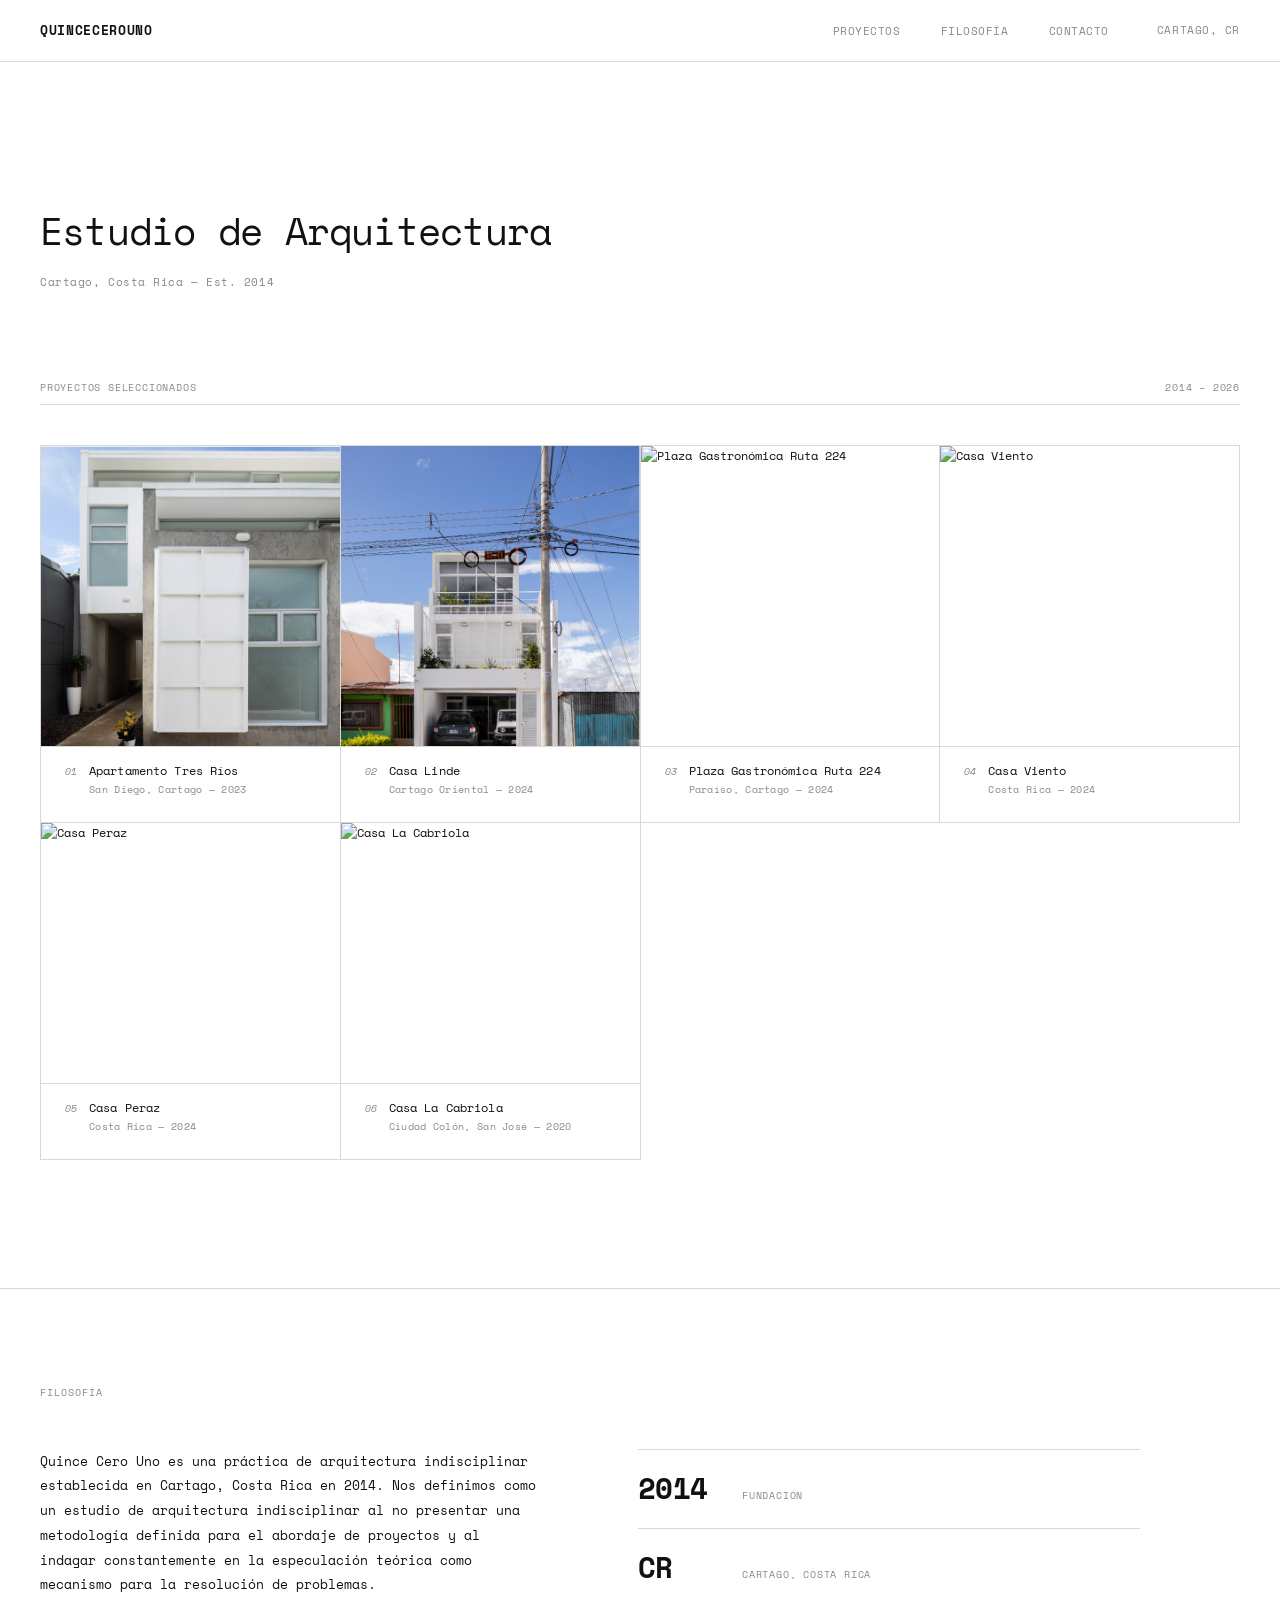
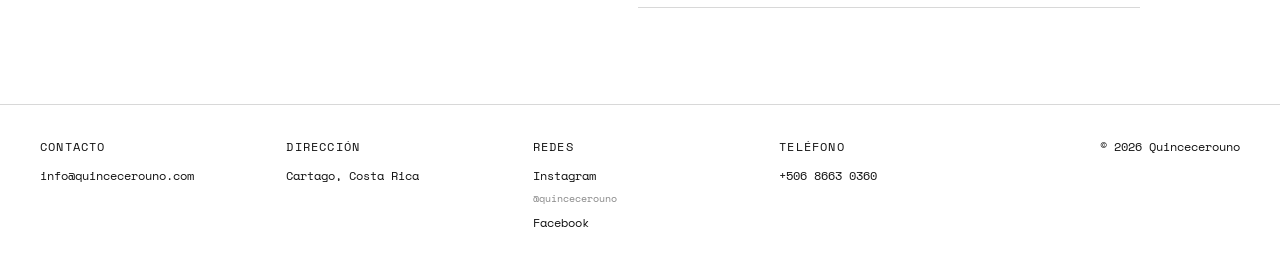
==== index.html @ 90d427f9 "first commit" ====
<!doctype html>
<html lang="es">
<head>
  <meta charset="utf-8">
  <meta name="viewport" content="width=device-width, initial-scale=1">
  <title>Quincecerouno — Arquitectura Indisciplinar</title>
  <link rel="stylesheet" href="css/style.css">
  <meta name="description" content="Estudio de arquitectura costarricense.">
  <link rel="preconnect" href="https://fonts.googleapis.com">
  <link rel="preconnect" href="https://fonts.gstatic.com" crossorigin>
  <link href="https://fonts.googleapis.com/css2?family=Space+Mono:ital,wght@0,400;0,700;1,400&display=swap" rel="stylesheet">
</head>
<body>

  <!-- NAV -->
  <header class="nav" id="nav">
    <a href="#" class="nav__logo">QUINCECEROUNO</a>
    <nav class="nav__right">
      <ul class="nav__links">
        <li><a href="#proyectos">PROYECTOS</a></li>
        <li><a href="#estudio">FILOSOFÍA</a></li>
        <li><a href="#contacto">CONTACTO</a></li>
      </ul>
      <span class="nav__location">CARTAGO, CR</span>
    </nav>
  </header>

  <!-- INTRO -->
  <section class="intro">
    <p class="intro__text">Estudio de Arquitectura<br></p>
    <p class="intro__sub">Cartago, Costa Rica — Est. 2014</p>
  </section>

  <!-- PROJECTS GRID -->
  <section class="projects" id="proyectos">

    <div class="projects__header">
      <span>PROYECTOS SELECCIONADOS</span>
      <span>2014 – 2026</span>
    </div>

    <div class="projects__grid">

      <article class="project-card" data-index="0" onclick="openModal(0)">
        <div class="project-card__drawing"></div>
        <div class="project-card__info">
          <span class="project-card__num">01</span>
          <div>
            <p class="project-card__name">Apartamento Tres Ríos</p>
            <p class="project-card__meta">San Diego, Cartago — 2023</p>
          </div>
        </div>
      </article>

      <article class="project-card" data-index="1" onclick="openModal(1)">
        <div class="project-card__drawing"></div>
        <div class="project-card__info">
          <span class="project-card__num">02</span>
          <div>
            <p class="project-card__name">Casa Linde</p>
            <p class="project-card__meta">Cartago Oriental — 2024</p>
          </div>
        </div>
      </article>

      <article class="project-card" data-index="2" onclick="openModal(2)">
        <div class="project-card__drawing"></div>
        <div class="project-card__info">
          <span class="project-card__num">03</span>
          <div>
            <p class="project-card__name">Plaza Gastronómica Ruta 224</p>
            <p class="project-card__meta">Paraíso, Cartago — 2024</p>
          </div>
        </div>
      </article>

      <article class="project-card" data-index="3" onclick="openModal(3)">
        <div class="project-card__drawing"></div>
        <div class="project-card__info">
          <span class="project-card__num">04</span>
          <div>
            <p class="project-card__name">Casa Viento</p>
            <p class="project-card__meta">Costa Rica — 2024</p>
          </div>
        </div>
      </article>

      <article class="project-card" data-index="4" onclick="openModal(4)">
        <div class="project-card__drawing"></div>
        <div class="project-card__info">
          <span class="project-card__num">05</span>
          <div>
            <p class="project-card__name">Casa Peraz</p>
            <p class="project-card__meta">Costa Rica — 2024</p>
          </div>
        </div>
      </article>

      <article class="project-card" data-index="5" onclick="openModal(5)">
        <div class="project-card__drawing"></div>
        <div class="project-card__info">
          <span class="project-card__num">06</span>
          <div>
            <p class="project-card__name">Casa La Cabriola</p>
            <p class="project-card__meta">Ciudad Colón, San José — 2020</p>
          </div>
        </div>
      </article>

    </div>
  </section>

  <!-- ABOUT -->
  <section class="about" id="estudio">
    <div class="about__inner">
      <p class="about__label">FILOSOFÍA</p>
      <div class="about__cols">
        <p class="about__body">
          Quince Cero Uno es una práctica de arquitectura indisciplinar
          establecida en Cartago, Costa Rica en 2014. Nos definimos como
          un estudio de arquitectura indisciplinar al no presentar una
          metodología definida para el abordaje de proyectos y al indagar
          constantemente en la especulación teórica como mecanismo para
          la resolución de problemas.
        </p>
        <div class="about__stats">
          <div class="about__stat">
            <span class="about__stat-num">2014</span>
            <span class="about__stat-label">FUNDACIÓN</span>
          </div>
          <div class="about__stat">
            <span class="about__stat-num">CR</span>
            <span class="about__stat-label">CARTAGO, COSTA RICA</span>
          </div>
        </div>
      </div>
    </div>
  </section>

  <!-- FOOTER -->
  <footer class="footer" id="contacto">
    <div class="footer__inner">
      <div class="footer__col">
        <p class="footer__label">CONTACTO</p>
        <a href="mailto:info@quincecerouno.com">info@quincecerouno.com</a>
      </div>
      <div class="footer__col">
        <p class="footer__label">DIRECCIÓN</p>
        <p>Cartago, Costa Rica</p>
      </div>
      <div class="footer__col">
        <p class="footer__label">REDES</p>
        <a href="https://www.instagram.com/quincecerouno" target="_blank">Instagram</a>
        <a href="https://www.instagram.com/quincecerouno" target="_blank" class="footer__handle">@quincecerouno</a>
        <a href="https://www.facebook.com/quincecerouno" target="_blank">Facebook</a>
      </div>
      <div class="footer__col">
        <p class="footer__label">TELÉFONO</p>
        <a href="tel:+50686630360">+506 8663 0360</a>
      </div>
      <div class="footer__col footer__col--right">
        <p>© 2026 Quincecerouno</p>
      </div>
    </div>
  </footer>

  <!-- MODAL -->
  <div class="modal" id="modal" aria-hidden="true">
    <div class="modal__backdrop" id="modalBackdrop"></div>
    <div class="modal__box">
      <button class="modal__close" id="modalClose">CERRAR ×</button>
      <div class="modal__image" id="modalImage"></div>
      <div class="modal__gallery-nav" id="galleryNav">
        <button class="gallery-btn gallery-btn--prev" id="galleryPrev">&#8592;</button>
        <span class="gallery-counter" id="galleryCounter"></span>
        <button class="gallery-btn gallery-btn--next" id="galleryNext">&#8594;</button>
      </div>
      <div class="modal__content" id="modalContent"></div>
    </div>
  </div>

  <script src="js/app.js"></script>
</body>
</html>
---- css/style.css ----
/* ============================================================
  QUINCECEROUNO — style.css
  Tipografía monoespaciada, estética de dibujo técnico
   ============================================================ */

*, *::before, *::after { margin: 0; padding: 0; box-sizing: border-box; }

:root {
  --white:     #ffffff;
  --black:     #111111;
  --gray:      #888888;
  --gray-line: #d8d8d8;
  --gray-bg:   #f7f7f7;

  --font-mono: 'Space Mono', 'Courier New', monospace;

  --pad-x: 2.5rem;
  --ease:  cubic-bezier(0.16, 1, 0.3, 1);
}

html { scroll-behavior: smooth; }

body {
  font-family: var(--font-mono);
  font-size: 12px;
  font-weight: 400;
  line-height: 1.6;
  background: var(--white);
  color: var(--black);
  overflow-x: hidden;
}

a { text-decoration: none; color: inherit; }
ul { list-style: none; }
button { background: none; border: none; font: inherit; color: inherit; cursor: pointer; padding: 0; text-align: left; }

/* ============================================================
   NAV
   ============================================================ */
.nav {
  position: fixed;
  top: 0; left: 0; right: 0;
  z-index: 100;
  display: flex;
  align-items: center;
  justify-content: space-between;
  padding: 1.25rem var(--pad-x);
  background: var(--white);
  border-bottom: 1px solid var(--gray-line);
}

.nav__logo {
  font-size: 13px;
  font-weight: 700;
  letter-spacing: 0.05em;
}

.nav__right {
  display: flex;
  align-items: center;
  gap: 3rem;
}

.nav__links {
  display: flex;
  gap: 2.5rem;
}

.nav__links a {
  font-size: 11px;
  color: var(--gray);
  letter-spacing: 0.05em;
  transition: color 0.15s;
}

.nav__links a:hover { color: var(--black); }

.nav__location {
  font-size: 11px;
  color: var(--gray);
  letter-spacing: 0.05em;
}

/* ============================================================
   INTRO
   ============================================================ */
.intro {
  padding: 13rem var(--pad-x) 5rem;
}

.intro__text {
  font-size: clamp(1.6rem, 3vw, 2.6rem);
  font-weight: 400;
  line-height: 1.2;
  letter-spacing: -0.02em;
  margin-bottom: 1.25rem;
}

.intro__sub {
  font-size: 11px;
  color: var(--gray);
  letter-spacing: 0.05em;
}

/* ============================================================
   PROJECTS GRID
   ============================================================ */
.projects {
  padding: 0 var(--pad-x) 8rem;
}

.projects__header {
  display: flex;
  justify-content: space-between;
  padding: 0.5rem 0;
  border-bottom: 1px solid var(--gray-line);
  font-size: 10px;
  color: var(--gray);
  letter-spacing: 0.08em;
  margin-bottom: 2.5rem;
}

.projects__grid {
  display: grid;
  grid-template-columns: repeat(4, 1fr);
  gap: 0;
  border-left: 1px solid var(--gray-line);
  border-top: 1px solid var(--gray-line);
}

/* ============================================================
   PROJECT CARD
   ============================================================ */
.project-card {
  border-right: 1px solid var(--gray-line);
  border-bottom: 1px solid var(--gray-line);
  cursor: pointer;
  transition: background 0.2s;
  display: flex;
  flex-direction: column;
}

.project-card:not(.project-card--empty):hover {
  background: var(--gray-bg);
}

.project-card__drawing {
  padding: 2rem 1.5rem 1rem;
  flex: 1;
  display: flex;
  align-items: flex-end;
  justify-content: center;
  min-height: 260px;
}

.project-card__drawing svg {
  width: 100%;
  max-width: 220px;
  height: auto;
  transition: transform 0.4s var(--ease);
}

.project-card:not(.project-card--empty):hover .project-card__drawing svg {
  transform: scale(1.03);
}

.project-card__drawing--empty {
  opacity: 0.5;
}

.project-card__info {
  display: flex;
  align-items: baseline;
  gap: 0.75rem;
  padding: 1rem 1.5rem 1.5rem;
  border-top: 1px solid var(--gray-line);
}

.project-card__num {
  font-size: 10px;
  color: var(--gray);
  flex-shrink: 0;
  font-style: italic;
}

.project-card__name {
  font-size: 12px;
  font-weight: 400;
  letter-spacing: 0.01em;
  line-height: 1.3;
  margin-bottom: 0.2rem;
  transition: font-style 0.15s;
}

.project-card:hover .project-card__name {
  font-style: italic;
}

.project-card__name--tbd {
  color: var(--gray);
  font-style: normal;
}

.project-card__meta {
  font-size: 10px;
  color: var(--gray);
  letter-spacing: 0.03em;
}

/* ============================================================
   ABOUT
   ============================================================ */
.about {
  padding: 6rem var(--pad-x);
  border-top: 1px solid var(--gray-line);
}

.about__inner {
  max-width: 1100px;
}

.about__label {
  font-size: 10px;
  letter-spacing: 0.1em;
  color: var(--gray);
  margin-bottom: 3rem;
}

.about__cols {
  display: grid;
  grid-template-columns: 1fr 1fr;
  gap: 6rem;
  align-items: start;
}

.about__body {
  font-size: 13px;
  line-height: 1.9;
  color: var(--black);
}

.about__stats {
  display: flex;
  flex-direction: column;
  gap: 0;
}

.about__stat {
  display: flex;
  align-items: baseline;
  gap: 1.5rem;
  padding: 1.5rem 0;
  border-bottom: 1px solid var(--gray-line);
}

.about__stat:first-child { border-top: 1px solid var(--gray-line); }

.about__stat-num {
  font-size: 1.8rem;
  font-weight: 700;
  line-height: 1;
  color: var(--black);
  min-width: 5rem;
  letter-spacing: -0.02em;
}

.about__stat-label {
  font-size: 10px;
  color: var(--gray);
  letter-spacing: 0.08em;
}

/* ============================================================
   FOOTER
   ============================================================ */
.footer {
  border-top: 1px solid var(--gray-line);
  padding: 2rem var(--pad-x);
}

.footer__inner {
  display: grid;
  grid-template-columns: repeat(5, 1fr);
  gap: 2rem;
  align-items: start;
}

.footer__col {
  display: flex;
  flex-direction: column;
  gap: 0.4rem;
}

.footer__col--right {
  text-align: right;
  align-items: flex-end;
}

.footer__label {
  font-size: 10px;
  letter-spacing: 0.1em;
  color: var(--gray);
  margin-bottom: 0.2rem;
}

.footer__col a,
.footer__col p {
  font-size: 12px;
  color: var(--black);
  transition: color 0.15s;
}

.footer__col a:hover { color: var(--gray); }

.footer__handle {
  font-size: 10px !important;
  color: var(--gray) !important;
}

/* ============================================================
   MODAL
   ============================================================ */
.modal {
  display: none;
  position: fixed;
  inset: 0;
  z-index: 200;
  align-items: center;
  justify-content: center;
}

.modal.open { display: flex; }

.modal__backdrop {
  position: absolute;
  inset: 0;
  background: rgba(0,0,0,0.55);
  animation: fadeIn 0.25s ease;
}

@keyframes fadeIn { from { opacity: 0; } to { opacity: 1; } }

.modal__box {
  position: relative;
  z-index: 1;
  background: var(--white);
  width: 90vw;
  max-width: 980px;
  max-height: 90vh;
  display: grid;
  grid-template-columns: 1fr 1fr;
  animation: slideUp 0.35s cubic-bezier(0.16,1,0.3,1);
  overflow: hidden;
}

@keyframes slideUp {
  from { opacity: 0; transform: translateY(16px); }
  to   { opacity: 1; transform: translateY(0); }
}

.modal__close {
  position: fixed;
  top: 1.25rem; right: var(--pad-x);
  font-size: 11px;
  letter-spacing: 0.08em;
  color: var(--white);
  z-index: 3;
  transition: opacity 0.2s;
}

.modal__close:hover { opacity: 0.5; }

/* Drawing panel */
.modal__image {
  background: var(--gray-bg);
  min-height: 480px;
  display: flex;
  align-items: center;
  justify-content: center;
  overflow: hidden;
  padding: 3rem;
  border-right: 1px solid var(--gray-line);
}

.modal__image svg {
  width: 100%;
  max-width: 280px;
  height: auto;
}

.modal__image img { width: 100%; height: 100%; object-fit: cover; }

.modal__image-placeholder {
  font-size: 11px;
  color: var(--gray);
  letter-spacing: 0.06em;
}

/* Content panel */
.modal__content {
  padding: 2.5rem;
  display: flex;
  flex-direction: column;
  overflow-y: auto;
  max-height: 90vh;
}

.modal__eyebrow {
  font-size: 10px;
  letter-spacing: 0.1em;
  color: var(--gray);
  margin-bottom: 1rem;
}

.modal__title {
  font-size: 1.5rem;
  font-weight: 700;
  line-height: 1.15;
  letter-spacing: -0.02em;
  margin-bottom: 1.75rem;
}

.modal__tagline {
  font-size: 11px;
  font-style: italic;
  color: var(--black);
  margin-bottom: 1.25rem;
  line-height: 1.5;
  letter-spacing: 0.02em;
  border-left: 2px solid var(--black);
  padding-left: 0.75rem;
}

.modal__body {
  font-size: 12px;
  line-height: 1.85;
  color: #444;
  margin-bottom: 1.5rem;
}

.modal__concept-label {
  font-size: 10px;
  letter-spacing: 0.1em;
  color: var(--gray);
  margin-bottom: 0.5rem;
  margin-top: 0.25rem;
}

.modal__details {
  margin-top: auto;
  border-top: 1px solid var(--gray-line);
}

.modal__detail {
  display: flex;
  justify-content: space-between;
  padding: 0.6rem 0;
  border-bottom: 1px solid var(--gray-line);
  font-size: 11px;
}

.modal__detail-label { color: var(--gray); letter-spacing: 0.05em; }
.modal__detail-val   { color: var(--black); }

/* ============================================================
   RESPONSIVE
   ============================================================ */
@media (max-width: 1024px) {
  .projects__grid {
    grid-template-columns: repeat(2, 1fr);
  }
}

@media (max-width: 860px) {
  :root { --pad-x: 1.5rem; }

  .nav__location { display: none; }
  .intro { padding-top: 9rem; }

  .about__cols {
    grid-template-columns: 1fr;
    gap: 3rem;
  }

  .footer__inner {
    grid-template-columns: 1fr 1fr;
    gap: 2rem;
  }

  .footer__col--right {
    grid-column: 1 / -1;
    align-items: flex-start;
    text-align: left;
  }

  .modal__box {
    grid-template-columns: 1fr;
    width: 100%;
    max-width: 100%;
    max-height: 100vh;
  }

  .modal__image { min-height: 220px; padding: 2rem; }
  .modal__content { padding: 2rem 1.5rem; }
}

@media (max-width: 600px) {
  .nav__links { display: none; }
  .projects__grid { grid-template-columns: 1fr; }
  .intro__text { font-size: 1.4rem; }
}

/* ============================================================
   GALLERY NAV
   ============================================================ */
.modal__box {
  grid-template-columns: 1fr 1fr;
  grid-template-rows: 1fr auto;
  grid-template-areas:
    "img  info"
    "nav  info";
}

.modal__image  { grid-area: img; }
.modal__gallery-nav { grid-area: nav; }
.modal__content { grid-area: info; }

.modal__gallery-nav {
  display: flex;
  align-items: center;
  justify-content: space-between;
  padding: 0.75rem 1.25rem;
  border-top: 1px solid var(--gray-line);
  border-right: 1px solid var(--gray-line);
  background: var(--white);
}

.modal__gallery-nav.hidden { display: none; }

.gallery-btn {
  font-family: var(--font-mono);
  font-size: 14px;
  color: var(--black);
  background: none;
  border: none;
  cursor: pointer;
  padding: 0.25rem 0.5rem;
  transition: opacity 0.2s;
  letter-spacing: 0.05em;
}

.gallery-btn:hover { opacity: 0.4; }
.gallery-btn:disabled { opacity: 0.15; cursor: default; }

.gallery-counter {
  font-size: 10px;
  color: var(--gray);
  letter-spacing: 0.1em;
}

/* Make image panel fill height when gallery nav is present */
.modal__image {
  min-height: 0;
  flex: 1;
}

@media (max-width: 860px) {
  .modal__box {
    grid-template-columns: 1fr;
    grid-template-rows: auto auto auto;
    grid-template-areas:
      "img"
      "nav"
      "info";
  }

  .modal__gallery-nav {
    border-right: none;
    border-bottom: 1px solid var(--gray-line);
  }
}
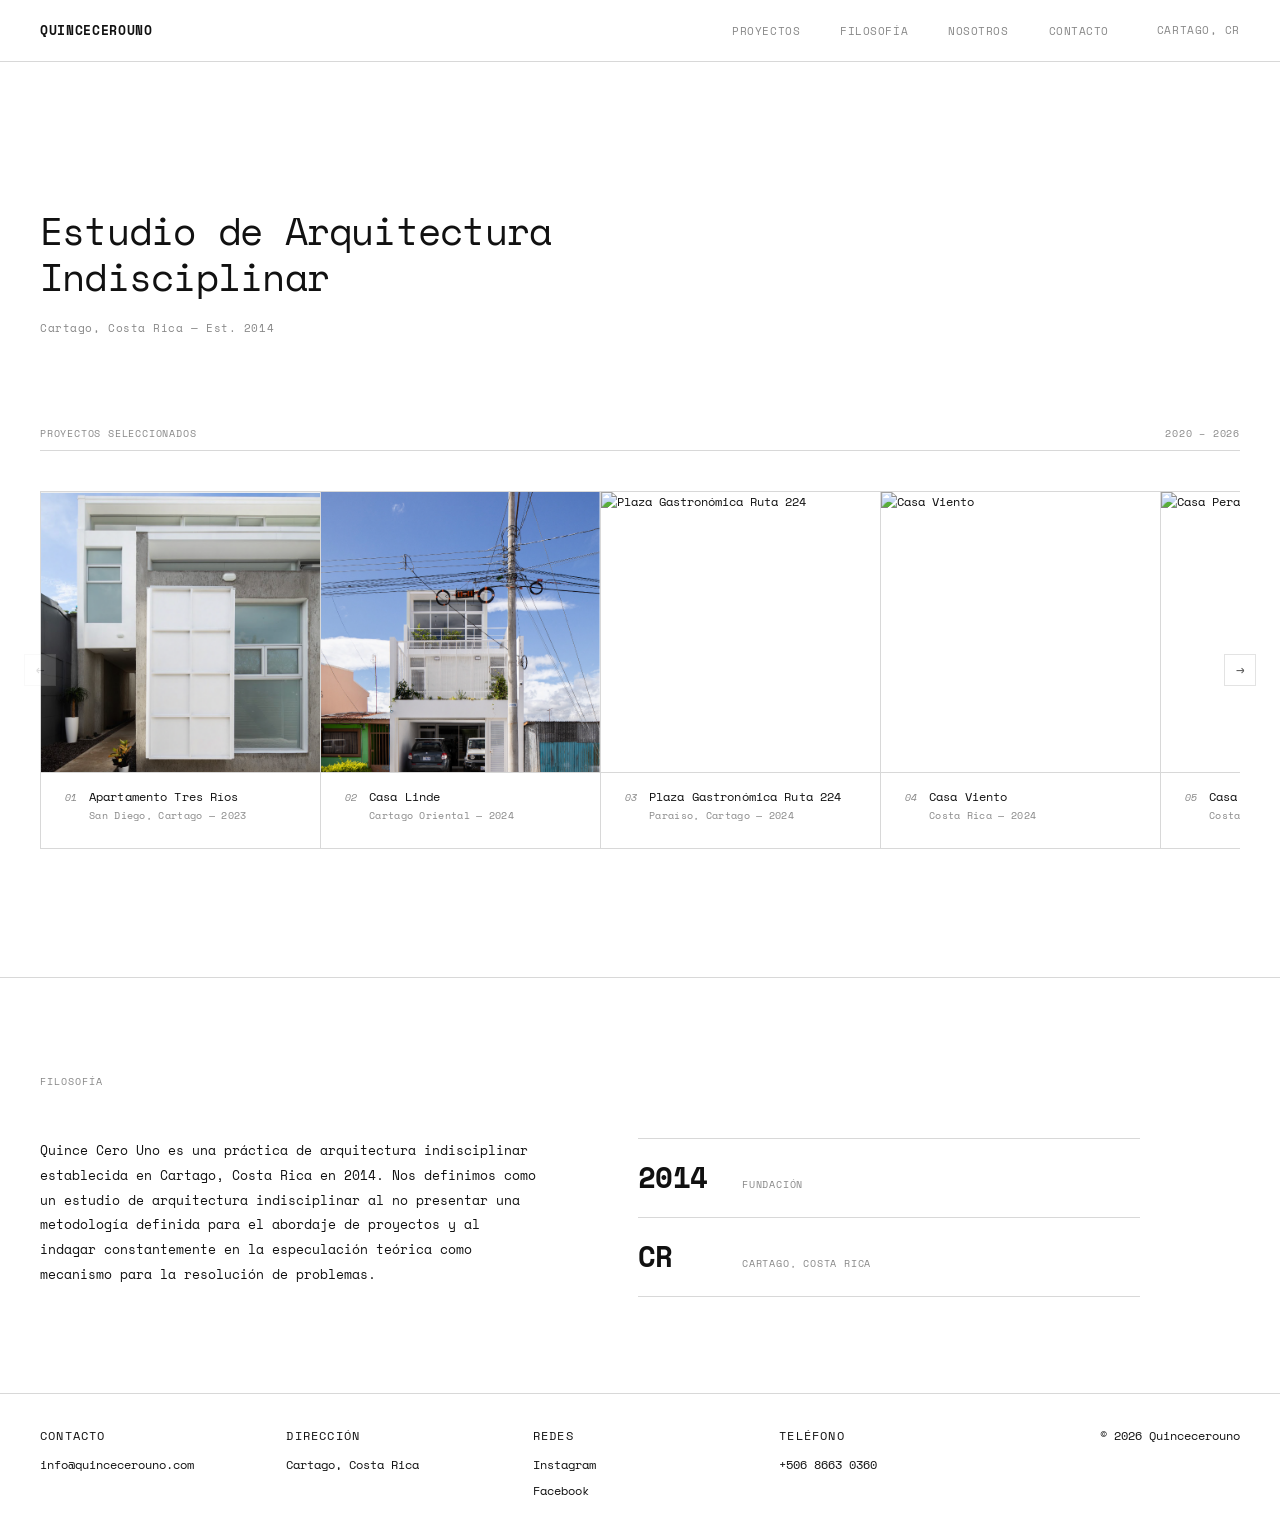
==== commit 858363a8: "Agregada sección de integrantes y página nosotros" ====
--- a/index.html
+++ b/index.html
@@ -19,6 +19,7 @@
       <ul class="nav__links">
         <li><a href="#proyectos">PROYECTOS</a></li>
         <li><a href="#estudio">FILOSOFÍA</a></li>
+        <li><a href="nosotros.html">NOSOTROS</a></li>
         <li><a href="#contacto">CONTACTO</a></li>
       </ul>
       <span class="nav__location">CARTAGO, CR</span>
@@ -27,7 +28,7 @@
 
   <!-- INTRO -->
   <section class="intro">
-    <p class="intro__text">Estudio de Arquitectura<br></p>
+    <p class="intro__text">Estudio de Arquitectura<br>Indisciplinar</p>
     <p class="intro__sub">Cartago, Costa Rica — Est. 2014</p>
   </section>
 
@@ -36,10 +37,13 @@
 
     <div class="projects__header">
       <span>PROYECTOS SELECCIONADOS</span>
-      <span>2014 – 2026</span>
+      <span>2020 – 2026</span>
     </div>
 
-    <div class="projects__grid">
+    <div class="projects__scroll-wrapper">
+      <button class="projects__arrow projects__arrow--prev" id="projPrev" aria-label="Anterior">&#8592;</button>
+      <button class="projects__arrow projects__arrow--next" id="projNext" aria-label="Siguiente">&#8594;</button>
+    <div class="projects__grid projects__grid--scroll" id="projectsGrid">
 
       <article class="project-card" data-index="0" onclick="openModal(0)">
         <div class="project-card__drawing"></div>
@@ -108,6 +112,7 @@
       </article>
 
     </div>
+    </div>
   </section>
 
   <!-- ABOUT -->
@@ -151,8 +156,7 @@
       <div class="footer__col">
         <p class="footer__label">REDES</p>
         <a href="https://www.instagram.com/quincecerouno" target="_blank">Instagram</a>
-        <a href="https://www.instagram.com/quincecerouno" target="_blank" class="footer__handle">@quincecerouno</a>
-        <a href="https://www.facebook.com/quincecerouno" target="_blank">Facebook</a>
+        <a href="https://www.facebook.com/share/1FogPQqvNz/?mibextid=wwXIfr" target="_blank">Facebook</a>
       </div>
       <div class="footer__col">
         <p class="footer__label">TELÉFONO</p>
--- a/css/style.css
+++ b/css/style.css
@@ -1,581 +1,759 @@
 /* ============================================================
-  QUINCECEROUNO — style.css
-  Tipografía monoespaciada, estética de dibujo técnico
+   QUINCECEROUNO — style.css
+   Tipografía monoespaciada, estética de dibujo técnico
    ============================================================ */
 
-*, *::before, *::after { margin: 0; padding: 0; box-sizing: border-box; }
+   *, *::before, *::after { margin: 0; padding: 0; box-sizing: border-box; }
 
-:root {
-  --white:     #ffffff;
-  --black:     #111111;
-  --gray:      #888888;
-  --gray-line: #d8d8d8;
-  --gray-bg:   #f7f7f7;
-
-  --font-mono: 'Space Mono', 'Courier New', monospace;
-
-  --pad-x: 2.5rem;
-  --ease:  cubic-bezier(0.16, 1, 0.3, 1);
-}
-
-html { scroll-behavior: smooth; }
-
-body {
-  font-family: var(--font-mono);
-  font-size: 12px;
-  font-weight: 400;
-  line-height: 1.6;
-  background: var(--white);
-  color: var(--black);
-  overflow-x: hidden;
-}
-
-a { text-decoration: none; color: inherit; }
-ul { list-style: none; }
-button { background: none; border: none; font: inherit; color: inherit; cursor: pointer; padding: 0; text-align: left; }
-
-/* ============================================================
-   NAV
-   ============================================================ */
-.nav {
-  position: fixed;
-  top: 0; left: 0; right: 0;
-  z-index: 100;
-  display: flex;
-  align-items: center;
-  justify-content: space-between;
-  padding: 1.25rem var(--pad-x);
-  background: var(--white);
-  border-bottom: 1px solid var(--gray-line);
-}
-
-.nav__logo {
-  font-size: 13px;
-  font-weight: 700;
-  letter-spacing: 0.05em;
-}
-
-.nav__right {
-  display: flex;
-  align-items: center;
-  gap: 3rem;
-}
-
-.nav__links {
-  display: flex;
-  gap: 2.5rem;
-}
-
-.nav__links a {
-  font-size: 11px;
-  color: var(--gray);
-  letter-spacing: 0.05em;
-  transition: color 0.15s;
-}
-
-.nav__links a:hover { color: var(--black); }
-
-.nav__location {
-  font-size: 11px;
-  color: var(--gray);
-  letter-spacing: 0.05em;
-}
-
-/* ============================================================
-   INTRO
-   ============================================================ */
-.intro {
-  padding: 13rem var(--pad-x) 5rem;
-}
-
-.intro__text {
-  font-size: clamp(1.6rem, 3vw, 2.6rem);
-  font-weight: 400;
-  line-height: 1.2;
-  letter-spacing: -0.02em;
-  margin-bottom: 1.25rem;
-}
-
-.intro__sub {
-  font-size: 11px;
-  color: var(--gray);
-  letter-spacing: 0.05em;
-}
-
-/* ============================================================
-   PROJECTS GRID
-   ============================================================ */
-.projects {
-  padding: 0 var(--pad-x) 8rem;
-}
-
-.projects__header {
-  display: flex;
-  justify-content: space-between;
-  padding: 0.5rem 0;
-  border-bottom: 1px solid var(--gray-line);
-  font-size: 10px;
-  color: var(--gray);
-  letter-spacing: 0.08em;
-  margin-bottom: 2.5rem;
-}
-
-.projects__grid {
-  display: grid;
-  grid-template-columns: repeat(4, 1fr);
-  gap: 0;
-  border-left: 1px solid var(--gray-line);
-  border-top: 1px solid var(--gray-line);
-}
-
-/* ============================================================
-   PROJECT CARD
-   ============================================================ */
-.project-card {
-  border-right: 1px solid var(--gray-line);
-  border-bottom: 1px solid var(--gray-line);
-  cursor: pointer;
-  transition: background 0.2s;
-  display: flex;
-  flex-direction: column;
-}
-
-.project-card:not(.project-card--empty):hover {
-  background: var(--gray-bg);
-}
-
-.project-card__drawing {
-  padding: 2rem 1.5rem 1rem;
-  flex: 1;
-  display: flex;
-  align-items: flex-end;
-  justify-content: center;
-  min-height: 260px;
-}
-
-.project-card__drawing svg {
-  width: 100%;
-  max-width: 220px;
-  height: auto;
-  transition: transform 0.4s var(--ease);
-}
-
-.project-card:not(.project-card--empty):hover .project-card__drawing svg {
-  transform: scale(1.03);
-}
-
-.project-card__drawing--empty {
-  opacity: 0.5;
-}
-
-.project-card__info {
-  display: flex;
-  align-items: baseline;
-  gap: 0.75rem;
-  padding: 1rem 1.5rem 1.5rem;
-  border-top: 1px solid var(--gray-line);
-}
-
-.project-card__num {
-  font-size: 10px;
-  color: var(--gray);
-  flex-shrink: 0;
-  font-style: italic;
-}
-
-.project-card__name {
-  font-size: 12px;
-  font-weight: 400;
-  letter-spacing: 0.01em;
-  line-height: 1.3;
-  margin-bottom: 0.2rem;
-  transition: font-style 0.15s;
-}
-
-.project-card:hover .project-card__name {
-  font-style: italic;
-}
-
-.project-card__name--tbd {
-  color: var(--gray);
-  font-style: normal;
-}
-
-.project-card__meta {
-  font-size: 10px;
-  color: var(--gray);
-  letter-spacing: 0.03em;
-}
-
-/* ============================================================
-   ABOUT
-   ============================================================ */
-.about {
-  padding: 6rem var(--pad-x);
-  border-top: 1px solid var(--gray-line);
-}
-
-.about__inner {
-  max-width: 1100px;
-}
-
-.about__label {
-  font-size: 10px;
-  letter-spacing: 0.1em;
-  color: var(--gray);
-  margin-bottom: 3rem;
-}
-
-.about__cols {
-  display: grid;
-  grid-template-columns: 1fr 1fr;
-  gap: 6rem;
-  align-items: start;
-}
-
-.about__body {
-  font-size: 13px;
-  line-height: 1.9;
-  color: var(--black);
-}
-
-.about__stats {
-  display: flex;
-  flex-direction: column;
-  gap: 0;
-}
-
-.about__stat {
-  display: flex;
-  align-items: baseline;
-  gap: 1.5rem;
-  padding: 1.5rem 0;
-  border-bottom: 1px solid var(--gray-line);
-}
-
-.about__stat:first-child { border-top: 1px solid var(--gray-line); }
-
-.about__stat-num {
-  font-size: 1.8rem;
-  font-weight: 700;
-  line-height: 1;
-  color: var(--black);
-  min-width: 5rem;
-  letter-spacing: -0.02em;
-}
-
-.about__stat-label {
-  font-size: 10px;
-  color: var(--gray);
-  letter-spacing: 0.08em;
-}
-
-/* ============================================================
-   FOOTER
-   ============================================================ */
-.footer {
-  border-top: 1px solid var(--gray-line);
-  padding: 2rem var(--pad-x);
-}
-
-.footer__inner {
-  display: grid;
-  grid-template-columns: repeat(5, 1fr);
-  gap: 2rem;
-  align-items: start;
-}
-
-.footer__col {
-  display: flex;
-  flex-direction: column;
-  gap: 0.4rem;
-}
-
-.footer__col--right {
-  text-align: right;
-  align-items: flex-end;
-}
-
-.footer__label {
-  font-size: 10px;
-  letter-spacing: 0.1em;
-  color: var(--gray);
-  margin-bottom: 0.2rem;
-}
-
-.footer__col a,
-.footer__col p {
-  font-size: 12px;
-  color: var(--black);
-  transition: color 0.15s;
-}
-
-.footer__col a:hover { color: var(--gray); }
-
-.footer__handle {
-  font-size: 10px !important;
-  color: var(--gray) !important;
-}
-
-/* ============================================================
-   MODAL
-   ============================================================ */
-.modal {
-  display: none;
-  position: fixed;
-  inset: 0;
-  z-index: 200;
-  align-items: center;
-  justify-content: center;
-}
-
-.modal.open { display: flex; }
-
-.modal__backdrop {
-  position: absolute;
-  inset: 0;
-  background: rgba(0,0,0,0.55);
-  animation: fadeIn 0.25s ease;
-}
-
-@keyframes fadeIn { from { opacity: 0; } to { opacity: 1; } }
-
-.modal__box {
-  position: relative;
-  z-index: 1;
-  background: var(--white);
-  width: 90vw;
-  max-width: 980px;
-  max-height: 90vh;
-  display: grid;
-  grid-template-columns: 1fr 1fr;
-  animation: slideUp 0.35s cubic-bezier(0.16,1,0.3,1);
-  overflow: hidden;
-}
-
-@keyframes slideUp {
-  from { opacity: 0; transform: translateY(16px); }
-  to   { opacity: 1; transform: translateY(0); }
-}
-
-.modal__close {
-  position: fixed;
-  top: 1.25rem; right: var(--pad-x);
-  font-size: 11px;
-  letter-spacing: 0.08em;
-  color: var(--white);
-  z-index: 3;
-  transition: opacity 0.2s;
-}
-
-.modal__close:hover { opacity: 0.5; }
-
-/* Drawing panel */
-.modal__image {
-  background: var(--gray-bg);
-  min-height: 480px;
-  display: flex;
-  align-items: center;
-  justify-content: center;
-  overflow: hidden;
-  padding: 3rem;
-  border-right: 1px solid var(--gray-line);
-}
-
-.modal__image svg {
-  width: 100%;
-  max-width: 280px;
-  height: auto;
-}
-
-.modal__image img { width: 100%; height: 100%; object-fit: cover; }
-
-.modal__image-placeholder {
-  font-size: 11px;
-  color: var(--gray);
-  letter-spacing: 0.06em;
-}
-
-/* Content panel */
-.modal__content {
-  padding: 2.5rem;
-  display: flex;
-  flex-direction: column;
-  overflow-y: auto;
-  max-height: 90vh;
-}
-
-.modal__eyebrow {
-  font-size: 10px;
-  letter-spacing: 0.1em;
-  color: var(--gray);
-  margin-bottom: 1rem;
-}
-
-.modal__title {
-  font-size: 1.5rem;
-  font-weight: 700;
-  line-height: 1.15;
-  letter-spacing: -0.02em;
-  margin-bottom: 1.75rem;
-}
-
-.modal__tagline {
-  font-size: 11px;
-  font-style: italic;
-  color: var(--black);
-  margin-bottom: 1.25rem;
-  line-height: 1.5;
-  letter-spacing: 0.02em;
-  border-left: 2px solid var(--black);
-  padding-left: 0.75rem;
-}
-
-.modal__body {
-  font-size: 12px;
-  line-height: 1.85;
-  color: #444;
-  margin-bottom: 1.5rem;
-}
-
-.modal__concept-label {
-  font-size: 10px;
-  letter-spacing: 0.1em;
-  color: var(--gray);
-  margin-bottom: 0.5rem;
-  margin-top: 0.25rem;
-}
-
-.modal__details {
-  margin-top: auto;
-  border-top: 1px solid var(--gray-line);
-}
-
-.modal__detail {
-  display: flex;
-  justify-content: space-between;
-  padding: 0.6rem 0;
-  border-bottom: 1px solid var(--gray-line);
-  font-size: 11px;
-}
-
-.modal__detail-label { color: var(--gray); letter-spacing: 0.05em; }
-.modal__detail-val   { color: var(--black); }
-
-/* ============================================================
-   RESPONSIVE
-   ============================================================ */
-@media (max-width: 1024px) {
-  .projects__grid {
-    grid-template-columns: repeat(2, 1fr);
-  }
-}
-
-@media (max-width: 860px) {
-  :root { --pad-x: 1.5rem; }
-
-  .nav__location { display: none; }
-  .intro { padding-top: 9rem; }
-
-  .about__cols {
-    grid-template-columns: 1fr;
-    gap: 3rem;
-  }
-
-  .footer__inner {
-    grid-template-columns: 1fr 1fr;
-    gap: 2rem;
-  }
-
-  .footer__col--right {
-    grid-column: 1 / -1;
-    align-items: flex-start;
-    text-align: left;
-  }
-
-  .modal__box {
-    grid-template-columns: 1fr;
-    width: 100%;
-    max-width: 100%;
-    max-height: 100vh;
-  }
-
-  .modal__image { min-height: 220px; padding: 2rem; }
-  .modal__content { padding: 2rem 1.5rem; }
-}
-
-@media (max-width: 600px) {
-  .nav__links { display: none; }
-  .projects__grid { grid-template-columns: 1fr; }
-  .intro__text { font-size: 1.4rem; }
-}
-
-/* ============================================================
-   GALLERY NAV
-   ============================================================ */
-.modal__box {
-  grid-template-columns: 1fr 1fr;
-  grid-template-rows: 1fr auto;
-  grid-template-areas:
-    "img  info"
-    "nav  info";
-}
-
-.modal__image  { grid-area: img; }
-.modal__gallery-nav { grid-area: nav; }
-.modal__content { grid-area: info; }
-
-.modal__gallery-nav {
-  display: flex;
-  align-items: center;
-  justify-content: space-between;
-  padding: 0.75rem 1.25rem;
-  border-top: 1px solid var(--gray-line);
-  border-right: 1px solid var(--gray-line);
-  background: var(--white);
-}
-
-.modal__gallery-nav.hidden { display: none; }
-
-.gallery-btn {
-  font-family: var(--font-mono);
-  font-size: 14px;
-  color: var(--black);
-  background: none;
-  border: none;
-  cursor: pointer;
-  padding: 0.25rem 0.5rem;
-  transition: opacity 0.2s;
-  letter-spacing: 0.05em;
-}
-
-.gallery-btn:hover { opacity: 0.4; }
-.gallery-btn:disabled { opacity: 0.15; cursor: default; }
-
-.gallery-counter {
-  font-size: 10px;
-  color: var(--gray);
-  letter-spacing: 0.1em;
-}
-
-/* Make image panel fill height when gallery nav is present */
-.modal__image {
-  min-height: 0;
-  flex: 1;
-}
-
-@media (max-width: 860px) {
-  .modal__box {
-    grid-template-columns: 1fr;
-    grid-template-rows: auto auto auto;
-    grid-template-areas:
-      "img"
-      "nav"
-      "info";
-  }
-
-  .modal__gallery-nav {
-    border-right: none;
-    border-bottom: 1px solid var(--gray-line);
-  }
-}+   :root {
+     --white:     #ffffff;
+     --black:     #111111;
+     --gray:      #888888;
+     --gray-line: #d8d8d8;
+     --gray-bg:   #f7f7f7;
+   
+     --font-mono: 'Space Mono', 'Courier New', monospace;
+   
+     --pad-x: 2.5rem;
+     --ease:  cubic-bezier(0.16, 1, 0.3, 1);
+   }
+   
+   html { scroll-behavior: smooth; }
+   
+   body {
+     font-family: var(--font-mono);
+     font-size: 12px;
+     font-weight: 400;
+     line-height: 1.6;
+     background: var(--white);
+     color: var(--black);
+     overflow-x: hidden;
+   }
+   
+   a { text-decoration: none; color: inherit; }
+   ul { list-style: none; }
+   button { background: none; border: none; font: inherit; color: inherit; cursor: pointer; padding: 0; text-align: left; }
+   
+   /* ============================================================
+      NAV
+      ============================================================ */
+   .nav {
+     position: fixed;
+     top: 0; left: 0; right: 0;
+     z-index: 100;
+     display: flex;
+     align-items: center;
+     justify-content: space-between;
+     padding: 1.25rem var(--pad-x);
+     background: var(--white);
+     border-bottom: 1px solid var(--gray-line);
+   }
+   
+   .nav__logo {
+     font-size: 13px;
+     font-weight: 700;
+     letter-spacing: 0.05em;
+   }
+   
+   .nav__right {
+     display: flex;
+     align-items: center;
+     gap: 3rem;
+   }
+   
+   .nav__links {
+     display: flex;
+     gap: 2.5rem;
+   }
+   
+   .nav__links a {
+     font-size: 11px;
+     color: var(--gray);
+     letter-spacing: 0.05em;
+     transition: color 0.15s;
+   }
+   
+   .nav__links a:hover { color: var(--black); }
+   
+   .nav__location {
+     font-size: 11px;
+     color: var(--gray);
+     letter-spacing: 0.05em;
+   }
+   
+   /* ============================================================
+      INTRO
+      ============================================================ */
+   .intro {
+     padding: 13rem var(--pad-x) 5rem;
+   }
+   
+   .intro__text {
+     font-size: clamp(1.6rem, 3vw, 2.6rem);
+     font-weight: 400;
+     line-height: 1.2;
+     letter-spacing: -0.02em;
+     margin-bottom: 1.25rem;
+   }
+   
+   .intro__sub {
+     font-size: 11px;
+     color: var(--gray);
+     letter-spacing: 0.05em;
+   }
+   
+   /* ============================================================
+      PROJECTS GRID
+      ============================================================ */
+   .projects {
+     padding: 0 var(--pad-x) 8rem;
+   }
+   
+   .projects__header {
+     display: flex;
+     justify-content: space-between;
+     padding: 0.5rem 0;
+     border-bottom: 1px solid var(--gray-line);
+     font-size: 10px;
+     color: var(--gray);
+     letter-spacing: 0.08em;
+     margin-bottom: 2.5rem;
+   }
+   
+   .projects__grid {
+     border-left: 1px solid var(--gray-line);
+     border-top: 1px solid var(--gray-line);
+   }
+   
+   /* ============================================================
+      PROJECT CARD
+      ============================================================ */
+   .project-card {
+     border-right: 1px solid var(--gray-line);
+     border-bottom: 1px solid var(--gray-line);
+     cursor: pointer;
+     transition: background 0.2s;
+     display: flex;
+     flex-direction: column;
+   }
+   
+   .project-card:not(.project-card--empty):hover {
+     background: var(--gray-bg);
+   }
+   
+   .project-card__drawing {
+     padding: 2rem 1.5rem 1rem;
+     flex: 1;
+     display: flex;
+     align-items: flex-end;
+     justify-content: center;
+     min-height: 260px;
+   }
+   
+   .project-card__drawing svg {
+     width: 100%;
+     max-width: 220px;
+     height: auto;
+     transition: transform 0.4s var(--ease);
+   }
+   
+   .project-card:not(.project-card--empty):hover .project-card__drawing svg {
+     transform: scale(1.03);
+   }
+   
+   .project-card__drawing--empty {
+     opacity: 0.5;
+   }
+   
+   .project-card__info {
+     display: flex;
+     align-items: baseline;
+     gap: 0.75rem;
+     padding: 1rem 1.5rem 1.5rem;
+     border-top: 1px solid var(--gray-line);
+   }
+   
+   .project-card__num {
+     font-size: 10px;
+     color: var(--gray);
+     flex-shrink: 0;
+     font-style: italic;
+   }
+   
+   .project-card__name {
+     font-size: 12px;
+     font-weight: 400;
+     letter-spacing: 0.01em;
+     line-height: 1.3;
+     margin-bottom: 0.2rem;
+     transition: font-style 0.15s;
+   }
+   
+   .project-card:hover .project-card__name {
+     font-style: italic;
+   }
+   
+   .project-card__name--tbd {
+     color: var(--gray);
+     font-style: normal;
+   }
+   
+   .project-card__meta {
+     font-size: 10px;
+     color: var(--gray);
+     letter-spacing: 0.03em;
+   }
+   
+   /* ============================================================
+      ABOUT
+      ============================================================ */
+   .about {
+     padding: 6rem var(--pad-x);
+     border-top: 1px solid var(--gray-line);
+   }
+   
+   .about__inner {
+     max-width: 1100px;
+   }
+   
+   .about__label {
+     font-size: 10px;
+     letter-spacing: 0.1em;
+     color: var(--gray);
+     margin-bottom: 3rem;
+   }
+   
+   .about__cols {
+     display: grid;
+     grid-template-columns: 1fr 1fr;
+     gap: 6rem;
+     align-items: start;
+   }
+   
+   .about__body {
+     font-size: 13px;
+     line-height: 1.9;
+     color: var(--black);
+   }
+   
+   .about__stats {
+     display: flex;
+     flex-direction: column;
+     gap: 0;
+   }
+   
+   .about__stat {
+     display: flex;
+     align-items: baseline;
+     gap: 1.5rem;
+     padding: 1.5rem 0;
+     border-bottom: 1px solid var(--gray-line);
+   }
+   
+   .about__stat:first-child { border-top: 1px solid var(--gray-line); }
+   
+   .about__stat-num {
+     font-size: 1.8rem;
+     font-weight: 700;
+     line-height: 1;
+     color: var(--black);
+     min-width: 5rem;
+     letter-spacing: -0.02em;
+   }
+   
+   .about__stat-label {
+     font-size: 10px;
+     color: var(--gray);
+     letter-spacing: 0.08em;
+   }
+   
+   /* ============================================================
+      FOOTER
+      ============================================================ */
+   .footer {
+     border-top: 1px solid var(--gray-line);
+     padding: 2rem var(--pad-x);
+   }
+   
+   .footer__inner {
+     display: grid;
+     grid-template-columns: repeat(5, 1fr);
+     gap: 2rem;
+     align-items: start;
+   }
+   
+   .footer__col {
+     display: flex;
+     flex-direction: column;
+     gap: 0.4rem;
+   }
+   
+   .footer__col--right {
+     text-align: right;
+     align-items: flex-end;
+   }
+   
+   .footer__label {
+     font-size: 10px;
+     letter-spacing: 0.1em;
+     color: var(--gray);
+     margin-bottom: 0.2rem;
+   }
+   
+   .footer__col a,
+   .footer__col p {
+     font-size: 12px;
+     color: var(--black);
+     transition: color 0.15s;
+   }
+   
+   .footer__col a:hover { color: var(--gray); }
+   
+   .footer__handle {
+     font-size: 10px !important;
+     color: var(--gray) !important;
+   }
+   
+   /* ============================================================
+      MODAL + GALLERY
+      ============================================================ */
+   .modal {
+     display: none;
+     position: fixed;
+     inset: 0;
+     z-index: 200;
+     align-items: center;
+     justify-content: center;
+   }
+   
+   .modal.open { display: flex; }
+   
+   .modal__backdrop {
+     position: absolute;
+     inset: 0;
+     background: rgba(0,0,0,0.75);
+     animation: fadeIn 0.25s ease;
+   }
+   
+   @keyframes fadeIn { from { opacity: 0; } to { opacity: 1; } }
+   @keyframes slideUp {
+     from { opacity: 0; transform: translateY(16px); }
+     to   { opacity: 1; transform: translateY(0); }
+   }
+   
+   /* Grid: image+nav on left, content on right */
+   .modal__box {
+     position: relative;
+     z-index: 1;
+     background: var(--white);
+     width: 92vw;
+     max-width: 1100px;
+     height: 88vh;
+     display: grid;
+     grid-template-columns: 1fr 1fr;
+     grid-template-rows: 1fr auto;
+     grid-template-areas:
+       "img  info"
+       "nav  info";
+     animation: slideUp 0.35s cubic-bezier(0.16,1,0.3,1);
+     overflow: hidden;
+   }
+   
+   .modal__close {
+     position: fixed;
+     top: 1.25rem;
+     right: 1.5rem;
+     font-size: 11px;
+     font-family: var(--font-mono);
+     letter-spacing: 0.08em;
+     color: var(--white);
+     z-index: 300;
+     background: none;
+     border: none;
+     cursor: pointer;
+     transition: opacity 0.2s;
+   }
+   .modal__close:hover { opacity: 0.5; }
+   
+   /* Image panel — fills area, no padding when showing photos */
+   .modal__image {
+     grid-area: img;
+     background: #111;
+     overflow: hidden;
+     display: flex;
+     align-items: center;
+     justify-content: center;
+   }
+   
+   .modal__image img {
+     width: 100%;
+     height: 100%;
+     object-fit: cover;
+     display: block;
+   }
+   
+   /* SVG fallback (drawings) */
+   .modal__image svg {
+     width: 80%;
+     max-width: 300px;
+     height: auto;
+     padding: 2rem;
+   }
+   
+   .modal__image-placeholder {
+     font-size: 11px;
+     color: var(--gray);
+     letter-spacing: 0.06em;
+     font-family: var(--font-mono);
+   }
+   
+   /* Gallery nav bar below the image */
+   .modal__gallery-nav {
+     grid-area: nav;
+     display: flex;
+     align-items: center;
+     justify-content: space-between;
+     padding: 0.6rem 1.25rem;
+     border-top: 1px solid var(--gray-line);
+     border-right: 1px solid var(--gray-line);
+     background: var(--white);
+   }
+   
+   .modal__gallery-nav[style*="none"] { display: none !important; }
+   
+   .gallery-btn {
+     font-family: var(--font-mono);
+     font-size: 16px;
+     color: var(--black);
+     background: none;
+     border: none;
+     cursor: pointer;
+     padding: 0.2rem 0.6rem;
+     transition: opacity 0.2s;
+   }
+   .gallery-btn:hover { opacity: 0.35; }
+   .gallery-btn:disabled { opacity: 0.15; cursor: default; }
+   
+   .gallery-counter {
+     font-size: 10px;
+     color: var(--gray);
+     letter-spacing: 0.12em;
+     font-family: var(--font-mono);
+   }
+   
+   /* Info / text panel */
+   .modal__content {
+     grid-area: info;
+     padding: 2.5rem;
+     display: flex;
+     flex-direction: column;
+     overflow-y: auto;
+     border-left: 1px solid var(--gray-line);
+     height: 100%;
+   }
+   
+   .modal__eyebrow {
+     font-size: 10px;
+     letter-spacing: 0.1em;
+     color: var(--gray);
+     margin-bottom: 1rem;
+   }
+   
+   .modal__title {
+     font-size: 1.4rem;
+     font-weight: 700;
+     line-height: 1.15;
+     letter-spacing: -0.02em;
+     margin-bottom: 1.5rem;
+   }
+   
+   .modal__tagline {
+     font-size: 11px;
+     font-style: italic;
+     color: var(--black);
+     margin-bottom: 1.25rem;
+     line-height: 1.5;
+     border-left: 2px solid var(--black);
+     padding-left: 0.75rem;
+   }
+   
+   .modal__body {
+     font-size: 11.5px;
+     line-height: 1.85;
+     color: #444;
+     margin-bottom: 1.25rem;
+   }
+   
+   .modal__concept-label {
+     font-size: 10px;
+     letter-spacing: 0.1em;
+     color: var(--gray);
+     margin-bottom: 0.5rem;
+   }
+   
+   .modal__details {
+     margin-top: auto;
+     border-top: 1px solid var(--gray-line);
+     padding-top: 0;
+   }
+   
+   .modal__detail {
+     display: flex;
+     justify-content: space-between;
+     padding: 0.55rem 0;
+     border-bottom: 1px solid var(--gray-line);
+     font-size: 10.5px;
+   }
+   
+   .modal__detail-label { color: var(--gray); letter-spacing: 0.05em; }
+   .modal__detail-val   { color: var(--black); }
+   
+   /* ============================================================
+      RESPONSIVE
+      ============================================================ */
+   @media (max-width: 1024px) {
+   
+   }
+   
+   @media (max-width: 860px) {
+     :root { --pad-x: 1.5rem; }
+     .nav__location { display: none; }
+     .intro { padding-top: 9rem; }
+     .about__cols { grid-template-columns: 1fr; gap: 3rem; }
+     .footer__inner { grid-template-columns: 1fr 1fr; gap: 2rem; }
+     .footer__col--right { grid-column: 1 / -1; align-items: flex-start; text-align: left; }
+   
+     .modal__box {
+       grid-template-columns: 1fr;
+       grid-template-rows: 50vh auto 1fr;
+       grid-template-areas:
+         "img"
+         "nav"
+         "info";
+       width: 100%;
+       max-width: 100%;
+       height: 100vh;
+     }
+   
+     .modal__content {
+       border-left: none;
+       border-top: 1px solid var(--gray-line);
+     }
+   
+     .modal__gallery-nav { border-right: none; }
+   }
+   
+   @media (max-width: 600px) {
+     .nav__links { display: none; }
+   
+     .intro__text { font-size: 1.4rem; }
+   }
+   
+   /* ============================================================
+      PROJECTS — HORIZONTAL SCROLL ROW
+      ============================================================ */
+   .projects__grid--scroll {
+     display: flex;
+     flex-direction: row;
+     overflow-x: auto;
+     overflow-y: hidden;
+     border-left: 1px solid var(--gray-line);
+     border-top: 1px solid var(--gray-line);
+     /* hide scrollbar visually but keep functional */
+     scrollbar-width: none;
+     -ms-overflow-style: none;
+   }
+   
+   .projects__grid--scroll::-webkit-scrollbar {
+     display: none;
+   }
+   
+   .projects__grid--scroll .project-card {
+     flex: 0 0 280px;
+     min-width: 280px;
+     border-right: 1px solid var(--gray-line);
+     border-bottom: 1px solid var(--gray-line);
+   }
+   
+   .projects__grid--scroll .project-card__drawing {
+     min-height: 280px;
+     height: 280px;
+     padding: 0;
+     overflow: hidden;
+   }
+   
+   .projects__grid--scroll .project-card__drawing img {
+     width: 100%;
+     height: 100%;
+     object-fit: cover;
+     display: block;
+     transition: transform 0.5s var(--ease);
+   }
+   
+   .projects__grid--scroll .project-card:hover .project-card__drawing img {
+     transform: scale(1.04);
+   }
+   
+   .projects__grid--scroll .project-card__drawing svg {
+     width: 80%;
+     max-width: 180px;
+     height: auto;
+     margin: auto;
+   }
+   
+   /* ============================================================
+      TEAM / NOSOTROS
+      ============================================================ */
+   .team {
+     padding: 6rem var(--pad-x);
+     border-top: 1px solid var(--gray-line);
+   }
+   
+   .team__inner {
+     max-width: 1100px;
+   }
+   
+   .team__label {
+     font-size: 10px;
+     letter-spacing: 0.1em;
+     color: var(--gray);
+     margin-bottom: 3rem;
+   }
+   
+   .team__grid {
+     display: flex;
+     flex-direction: column;
+     gap: 4rem;
+   }
+   
+   .team__member {
+     display: grid;
+     grid-template-columns: 260px 1fr;
+     gap: 4rem;
+     align-items: start;
+     padding-bottom: 4rem;
+     border-bottom: 1px solid var(--gray-line);
+   }
+   
+   .team__member:last-child {
+     border-bottom: none;
+     padding-bottom: 0;
+   }
+   
+   .team__photo {
+     width: 260px;
+     aspect-ratio: 3/4;
+     overflow: hidden;
+     background: var(--gray-bg);
+     flex-shrink: 0;
+   }
+   
+   .team__photo img {
+     width: 100%;
+     height: 100%;
+     object-fit: cover;
+     object-position: center top;
+     display: block;
+     filter: grayscale(20%);
+     transition: filter 0.4s;
+   }
+   
+   .team__photo:hover img {
+     filter: grayscale(0%);
+   }
+   
+   .team__info {
+     padding-top: 0.25rem;
+   }
+   
+   .team__name {
+     font-size: 1.3rem;
+     font-weight: 700;
+     letter-spacing: -0.02em;
+     line-height: 1.1;
+     margin-bottom: 0.4rem;
+   }
+   
+   .team__role {
+     font-size: 10px;
+     letter-spacing: 0.1em;
+     color: var(--gray);
+     margin-bottom: 2rem;
+     text-transform: uppercase;
+   }
+   
+   .team__bio {
+     font-size: 12px;
+     line-height: 1.9;
+     color: #444;
+     max-width: 560px;
+   }
+   
+   /* Also add Nosotros to nav */
+   @media (max-width: 860px) {
+     .team__member {
+       grid-template-columns: 1fr;
+       gap: 2rem;
+     }
+   
+     .team__photo {
+       width: 180px;
+       aspect-ratio: 3/4;
+     }
+   
+     .projects__grid--scroll .project-card {
+       flex: 0 0 240px;
+       min-width: 240px;
+     }
+   }
+   
+   @media (max-width: 600px) {
+     .projects__grid--scroll .project-card {
+       flex: 0 0 200px;
+       min-width: 200px;
+     }
+   }
+   
+   /* ============================================================
+      PROJECTS SCROLL WRAPPER + ARROWS
+      ============================================================ */
+   .projects__scroll-wrapper {
+     position: relative;
+   }
+   
+   .projects__arrow {
+     position: absolute;
+     top: 50%;
+     transform: translateY(-50%);
+     z-index: 10;
+     width: 32px;
+     height: 32px;
+     display: flex;
+     align-items: center;
+     justify-content: center;
+     font-size: 14px;
+     color: var(--black);
+     background: var(--white);
+     border: 0.5px solid var(--gray-line);
+     cursor: pointer;
+     opacity: 0.7;
+     transition: opacity 0.2s, background 0.2s;
+   }
+   
+   .projects__arrow:hover { opacity: 1; background: var(--gray-bg); }
+   .projects__arrow:disabled { opacity: 0.15; cursor: default; }
+   
+   .projects__arrow--prev { left: -16px; }
+   .projects__arrow--next { right: -16px; }
+   
+   /* ============================================================
+      TEAM PAGE
+      ============================================================ */
+   .team--page {
+     padding-top: 10rem;
+     min-height: 80vh;
+   }
+   
+   .nav__link--active {
+     color: var(--black) !important;
+   }
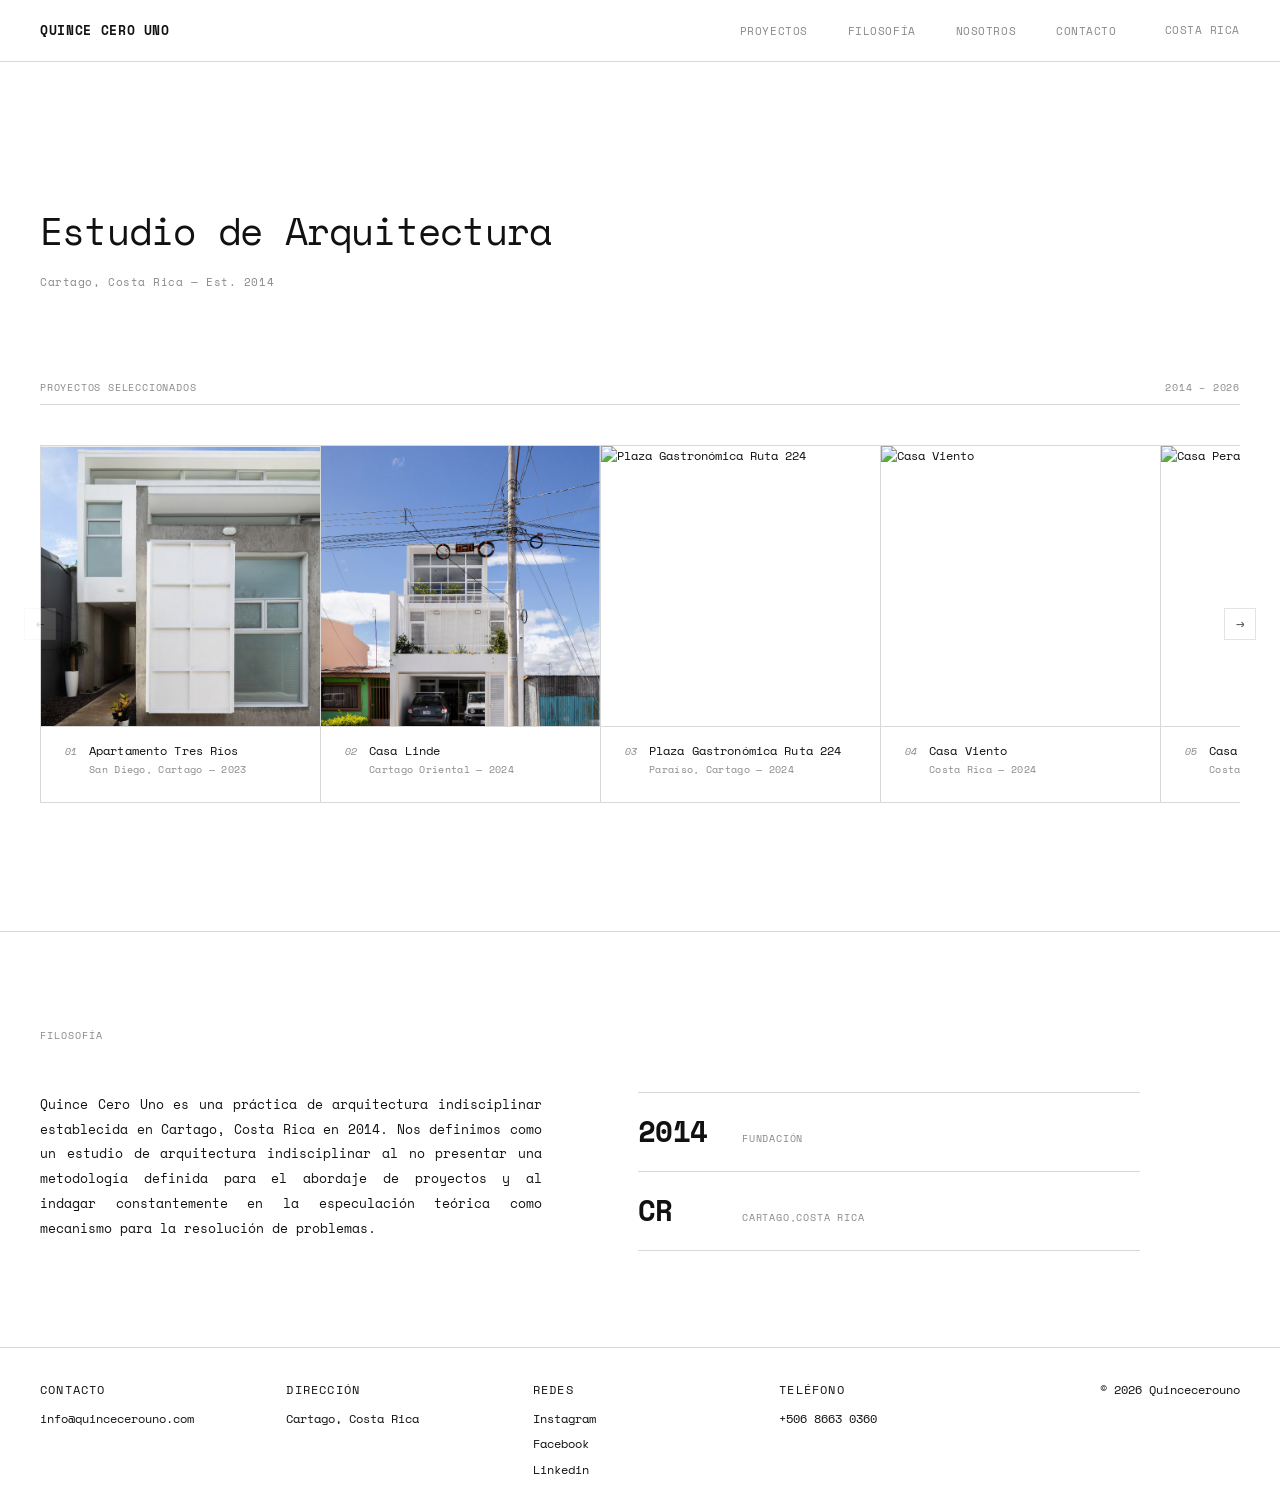
==== commit eade2f8c: "cambios en la pagina de nosotros y texto justifica" ====
--- a/index.html
+++ b/index.html
@@ -3,7 +3,7 @@
 <head>
   <meta charset="utf-8">
   <meta name="viewport" content="width=device-width, initial-scale=1">
-  <title>Quincecerouno — Arquitectura Indisciplinar</title>
+  <title>Quincecerouno — Arquitectura</title>
   <link rel="stylesheet" href="css/style.css">
   <meta name="description" content="Estudio de arquitectura costarricense.">
   <link rel="preconnect" href="https://fonts.googleapis.com">
@@ -14,7 +14,7 @@
 
   <!-- NAV -->
   <header class="nav" id="nav">
-    <a href="#" class="nav__logo">QUINCECEROUNO</a>
+    <a href="#" class="nav__logo">QUINCE CERO UNO</a>
     <nav class="nav__right">
       <ul class="nav__links">
         <li><a href="#proyectos">PROYECTOS</a></li>
@@ -22,13 +22,13 @@
         <li><a href="nosotros.html">NOSOTROS</a></li>
         <li><a href="#contacto">CONTACTO</a></li>
       </ul>
-      <span class="nav__location">CARTAGO, CR</span>
+      <span class="nav__location">COSTA RICA</span>
     </nav>
   </header>
 
   <!-- INTRO -->
   <section class="intro">
-    <p class="intro__text">Estudio de Arquitectura<br>Indisciplinar</p>
+    <p class="intro__text">Estudio de Arquitectura<br></p>
     <p class="intro__sub">Cartago, Costa Rica — Est. 2014</p>
   </section>
 
@@ -37,7 +37,7 @@
 
     <div class="projects__header">
       <span>PROYECTOS SELECCIONADOS</span>
-      <span>2020 – 2026</span>
+      <span>2014 – 2026</span>
     </div>
 
     <div class="projects__scroll-wrapper">
@@ -135,7 +135,7 @@
           </div>
           <div class="about__stat">
             <span class="about__stat-num">CR</span>
-            <span class="about__stat-label">CARTAGO, COSTA RICA</span>
+            <span class="about__stat-label">CARTAGO,COSTA RICA</span>
           </div>
         </div>
       </div>
@@ -157,6 +157,7 @@
         <p class="footer__label">REDES</p>
         <a href="https://www.instagram.com/quincecerouno" target="_blank">Instagram</a>
         <a href="https://www.facebook.com/share/1FogPQqvNz/?mibextid=wwXIfr" target="_blank">Facebook</a>
+        <a href="https://www.linkedin.com/company/quince-cero-uno-arquitectura"target="_blank">Linkedin</a>
       </div>
       <div class="footer__col">
         <p class="footer__label">TELÉFONO</p>
--- a/css/style.css
+++ b/css/style.css
@@ -756,4 +756,41 @@
    
    .nav__link--active {
      color: var(--black) !important;
+   }
+   
+   
+   /* ============================================================
+      JUSTIFIED TEXT — exempt navigation and labels
+      ============================================================ */
+   .nav__logo,
+   .nav__links a,
+   .nav__location,
+   .projects__header,
+   .project-card__num,
+   .project-card__name,
+   .project-card__meta,
+   .about__label,
+   .about__stat-num,
+   .about__stat-label,
+   .team__label,
+   .team__name,
+   .team__role,
+   .footer__label,
+   .footer__col a,
+   .footer__col p,
+   .modal__eyebrow,
+   .modal__title,
+   .modal__tagline,
+   .modal__concept-label,
+   .modal__detail-label,
+   .modal__detail-val,
+   .gallery-counter,
+   .intro__sub {
+     text-align: left;
+   }
+   
+   .about__body,
+   .team__bio,
+   .modal__body {
+     text-align: justify;
    }
